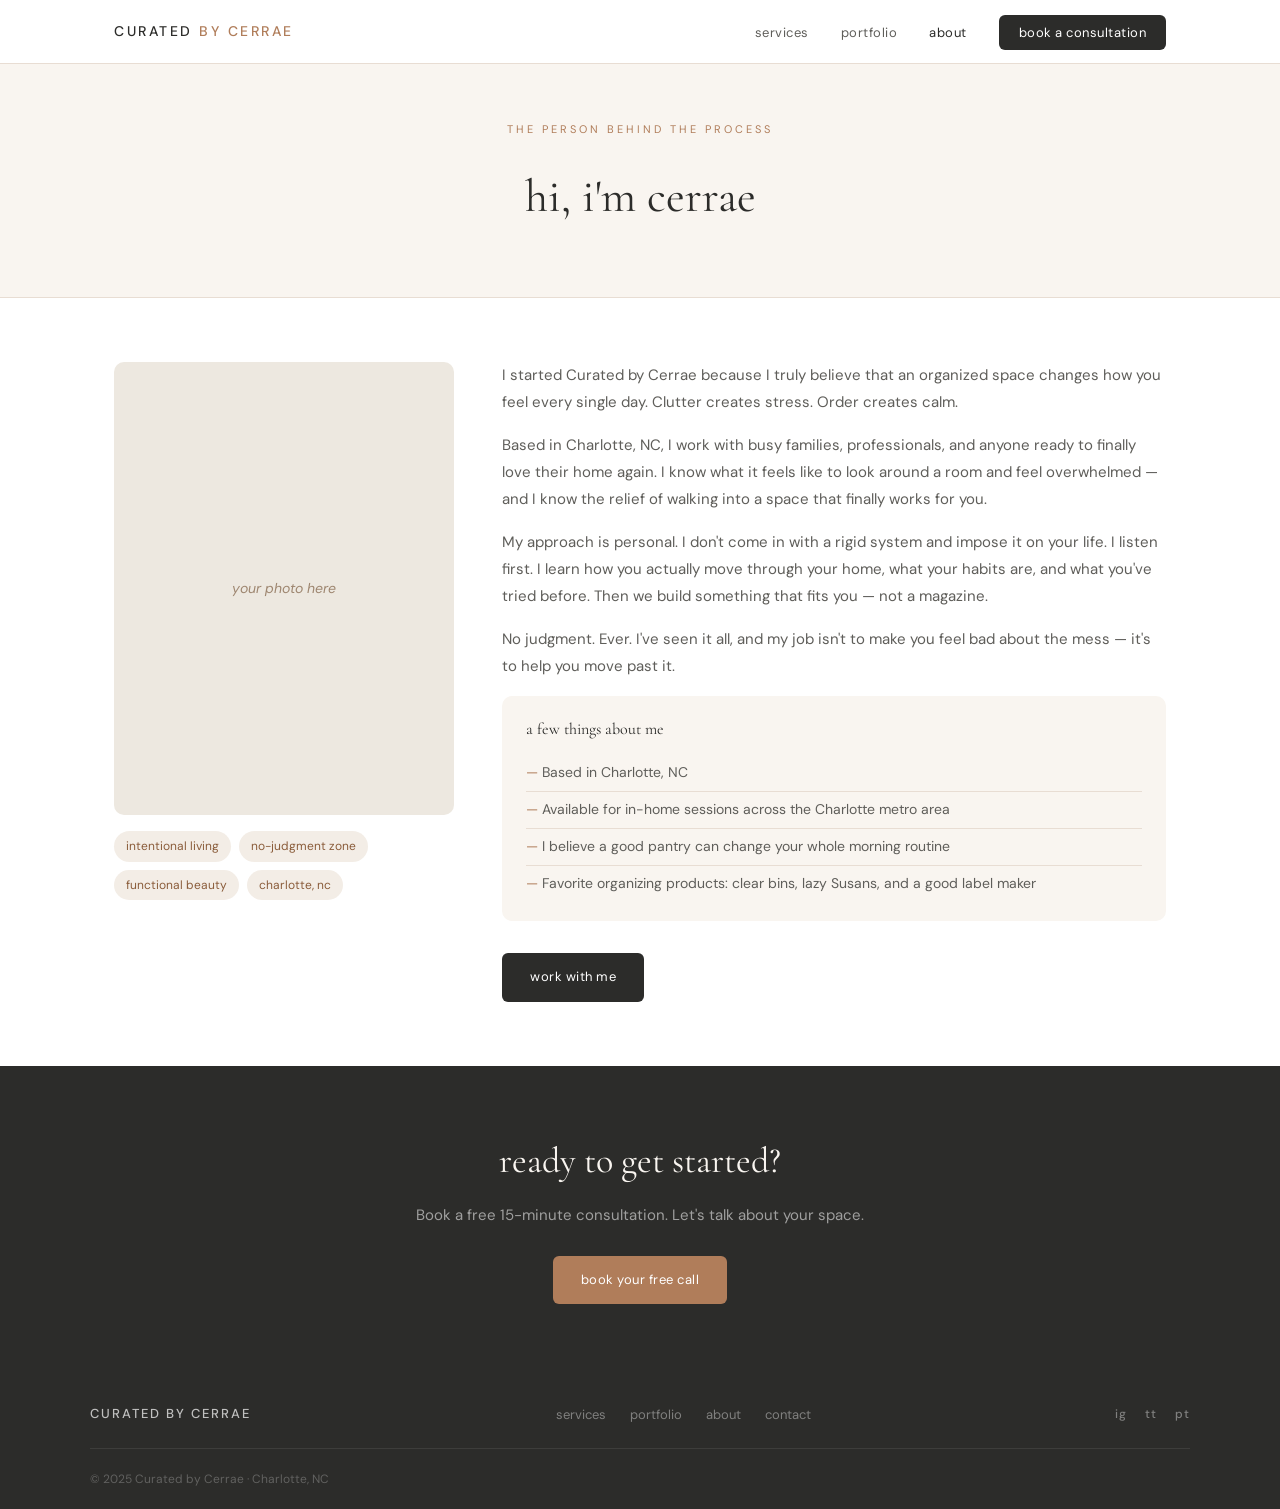
==== about.html @ 147cbade "Add files via upload" ====
<!DOCTYPE html>
<html lang="en">
<head>
  <meta charset="UTF-8" />
  <meta name="viewport" content="width=device-width, initial-scale=1.0" />
  <title>About Cerrae — Curated by Cerrae</title>
  <meta name="description" content="Meet Cerrae, professional organizer based in Charlotte, NC. Learn about the story behind Curated by Cerrae." />
  <link rel="preconnect" href="https://fonts.googleapis.com" />
  <link rel="preconnect" href="https://fonts.gstatic.com" crossorigin />
  <link href="https://fonts.googleapis.com/css2?family=Cormorant+Garamond:ital,wght@0,400;0,500;1,400;1,500&family=DM+Sans:wght@300;400;500&display=swap" rel="stylesheet" />
  <link rel="stylesheet" href="style.css" />
</head>
<body>

  <nav class="nav">
    <div class="nav-inner">
      <a href="index.html" class="logo">curated <span>by cerrae</span></a>
      <button class="nav-toggle" aria-label="open menu" id="navToggle">
        <span></span><span></span><span></span>
      </button>
      <ul class="nav-links" id="navLinks">
        <li><a href="services.html">services</a></li>
        <li><a href="portfolio.html">portfolio</a></li>
        <li><a href="about.html" class="active">about</a></li>
        <li><a href="contact.html" class="nav-cta">book a consultation</a></li>
      </ul>
    </div>
  </nav>

  <section class="page-hero">
    <div class="container">
      <p class="eyebrow">the person behind the process</p>
      <h1>hi, i'm cerrae</h1>
    </div>
  </section>

  <section class="section">
    <div class="container">
      <div class="about-layout">
        <div class="about-photo-col">
          <!-- REPLACE THIS with your actual photo:
               <img src="images/cerrae.jpg" alt="Cerrae, professional organizer" class="about-photo-img" />
               Delete the .about-photo-placeholder div below when you add your real photo. -->
          <div class="about-photo-placeholder">
            <span>your photo here</span>
          </div>
          <div class="about-values">
            <span class="value-tag">intentional living</span>
            <span class="value-tag">no-judgment zone</span>
            <span class="value-tag">functional beauty</span>
            <span class="value-tag">charlotte, nc</span>
          </div>
        </div>
        <div class="about-text-col">
          <p class="about-body">I started Curated by Cerrae because I truly believe that an organized space changes how you feel every single day. Clutter creates stress. Order creates calm.</p>
          <p class="about-body">Based in Charlotte, NC, I work with busy families, professionals, and anyone ready to finally love their home again. I know what it feels like to look around a room and feel overwhelmed — and I know the relief of walking into a space that finally works for you.</p>
          <p class="about-body">My approach is personal. I don't come in with a rigid system and impose it on your life. I listen first. I learn how you actually move through your home, what your habits are, and what you've tried before. Then we build something that fits you — not a magazine.</p>
          <p class="about-body">No judgment. Ever. I've seen it all, and my job isn't to make you feel bad about the mess — it's to help you move past it.</p>

          <!-- EDIT THIS SECTION with your real background -->
          <div class="about-fun-facts">
            <h3>a few things about me</h3>
            <ul>
              <li>Based in Charlotte, NC</li>
              <li>Available for in-home sessions across the Charlotte metro area</li>
              <li>I believe a good pantry can change your whole morning routine</li>
              <li>Favorite organizing products: clear bins, lazy Susans, and a good label maker</li>
            </ul>
          </div>

          <a href="contact.html" class="btn-primary" style="display: inline-block; margin-top: 2rem;">work with me</a>
        </div>
      </div>
    </div>
  </section>

  <section class="cta-banner">
    <div class="container">
      <h2>ready to get started?</h2>
      <p>Book a free 15-minute consultation. Let's talk about your space.</p>
      <a href="contact.html" class="btn-warm">book your free call</a>
    </div>
  </section>

  <footer class="footer">
    <div class="footer-inner">
      <p class="footer-logo">curated by cerrae</p>
      <ul class="footer-links">
        <li><a href="services.html">services</a></li>
        <li><a href="portfolio.html">portfolio</a></li>
        <li><a href="about.html">about</a></li>
        <li><a href="contact.html">contact</a></li>
      </ul>
      <div class="footer-social">
        <a href="#" aria-label="Instagram">ig</a>
        <a href="#" aria-label="TikTok">tt</a>
        <a href="#" aria-label="Pinterest">pt</a>
      </div>
    </div>
    <p class="footer-copy">© 2025 Curated by Cerrae · Charlotte, NC</p>
  </footer>

  <script src="main.js"></script>
</body>
</html>
---- style.css ----
/* ================================
   CURATED BY CERRAE — STYLESHEET
   ================================
   To change colors, edit the :root variables below.
   To change fonts, update the Google Fonts link in each HTML file
   and the --font-* variables below.
*/

:root {
  --brand: #B07D5A;          /* main warm tan/brown — change this to your brand color */
  --brand-dark: #8a5c3a;
  --dark: #2C2C2A;
  --cream: #F9F5F0;
  --cream-mid: #F3EDE6;
  --border: #E8DDD3;
  --text: #2C2C2A;
  --text-mid: #5F5E5A;
  --text-light: #9E9D9A;
  --font-display: 'Cormorant Garamond', Georgia, serif;
  --font-body: 'DM Sans', system-ui, sans-serif;
  --radius: 10px;
  --radius-sm: 6px;
  --max-w: 1100px;
}

*, *::before, *::after { box-sizing: border-box; margin: 0; padding: 0; }

html { scroll-behavior: smooth; }

body {
  font-family: var(--font-body);
  color: var(--text);
  background: #fff;
  line-height: 1.7;
  font-size: 16px;
}

img { max-width: 100%; display: block; }
a { color: inherit; text-decoration: none; }

/* ================================
   NAVIGATION
================================ */
.nav {
  position: sticky;
  top: 0;
  z-index: 100;
  background: #fff;
  border-bottom: 1px solid var(--border);
}

.nav-inner {
  max-width: var(--max-w);
  margin: 0 auto;
  padding: 18px 24px;
  display: flex;
  align-items: center;
  justify-content: space-between;
  gap: 24px;
}

.logo {
  font-family: var(--font-body);
  font-size: 14px;
  font-weight: 500;
  letter-spacing: 2.5px;
  text-transform: uppercase;
  color: var(--dark);
}

.logo span { color: var(--brand); }

.nav-links {
  display: flex;
  align-items: center;
  gap: 32px;
  list-style: none;
}

.nav-links a {
  font-size: 13px;
  letter-spacing: 0.5px;
  color: var(--text-mid);
  transition: color 0.2s;
}

.nav-links a:hover,
.nav-links a.active { color: var(--dark); }

.nav-cta {
  background: var(--dark) !important;
  color: #fff !important;
  padding: 9px 20px;
  border-radius: var(--radius-sm);
  font-size: 13px !important;
  letter-spacing: 0.5px;
  transition: background 0.2s !important;
}

.nav-cta:hover { background: #444 !important; }
.nav-cta.active { background: var(--dark) !important; }

.nav-toggle {
  display: none;
  flex-direction: column;
  gap: 5px;
  background: none;
  border: none;
  cursor: pointer;
  padding: 4px;
}

.nav-toggle span {
  display: block;
  width: 22px;
  height: 1.5px;
  background: var(--dark);
  transition: all 0.3s;
}

/* ================================
   HERO
================================ */
.hero {
  background: var(--cream);
  padding: 80px 24px 72px;
  text-align: center;
  border-bottom: 1px solid var(--border);
}

.hero-inner {
  max-width: 640px;
  margin: 0 auto;
}

.eyebrow {
  font-size: 11px;
  letter-spacing: 3px;
  text-transform: uppercase;
  color: var(--brand);
  margin-bottom: 18px;
}

.hero h1 {
  font-family: var(--font-display);
  font-size: clamp(36px, 6vw, 54px);
  font-weight: 400;
  line-height: 1.15;
  color: var(--dark);
  margin-bottom: 20px;
}

.hero h1 em {
  font-style: italic;
  color: var(--brand);
}

.hero-sub {
  font-size: 16px;
  color: var(--text-mid);
  max-width: 480px;
  margin: 0 auto 32px;
}

.hero-btns {
  display: flex;
  gap: 12px;
  justify-content: center;
  flex-wrap: wrap;
}

/* ================================
   PAGE HERO (inner pages)
================================ */
.page-hero {
  background: var(--cream);
  padding: 56px 24px 48px;
  border-bottom: 1px solid var(--border);
}

.page-hero .container { text-align: center; }

.page-hero h1 {
  font-family: var(--font-display);
  font-size: clamp(32px, 5vw, 46px);
  font-weight: 400;
  color: var(--dark);
  margin-bottom: 14px;
}

/* ================================
   BUTTONS
================================ */
.btn-primary {
  display: inline-block;
  background: var(--dark);
  color: #fff;
  padding: 13px 28px;
  border-radius: var(--radius-sm);
  font-size: 13px;
  font-family: var(--font-body);
  letter-spacing: 0.5px;
  transition: background 0.2s;
  border: none;
  cursor: pointer;
}

.btn-primary:hover { background: #444; }

.btn-outline {
  display: inline-block;
  background: transparent;
  color: var(--dark);
  padding: 13px 28px;
  border-radius: var(--radius-sm);
  font-size: 13px;
  letter-spacing: 0.5px;
  border: 1px solid var(--dark);
  transition: background 0.2s, color 0.2s;
}

.btn-outline:hover {
  background: var(--dark);
  color: #fff;
}

.btn-warm {
  display: inline-block;
  background: var(--brand);
  color: #fff;
  padding: 13px 28px;
  border-radius: var(--radius-sm);
  font-size: 13px;
  letter-spacing: 0.5px;
  transition: background 0.2s;
  border: none;
  cursor: pointer;
}

.btn-warm:hover { background: var(--brand-dark); }
.btn-full { width: 100%; text-align: center; }

/* ================================
   STATS BAR
================================ */
.stats-bar {
  display: grid;
  grid-template-columns: repeat(3, 1fr);
  border-bottom: 1px solid var(--border);
}

.stat {
  padding: 28px 20px;
  text-align: center;
  border-right: 1px solid var(--border);
  display: flex;
  flex-direction: column;
  gap: 5px;
}

.stat:last-child { border-right: none; }

.stat-num {
  font-family: var(--font-display);
  font-size: 30px;
  font-weight: 400;
  color: var(--brand);
  line-height: 1;
}

.stat-label {
  font-size: 12px;
  letter-spacing: 0.5px;
  color: var(--text-light);
}

/* ================================
   LAYOUT UTILITIES
================================ */
.container {
  max-width: var(--max-w);
  margin: 0 auto;
  padding: 0 24px;
}

.section { padding: 64px 0; }
.section-alt { background: var(--cream); }

.section-label {
  font-size: 11px;
  letter-spacing: 3px;
  text-transform: uppercase;
  color: var(--brand);
  margin-bottom: 10px;
}

.section-title {
  font-family: var(--font-display);
  font-size: clamp(26px, 4vw, 36px);
  font-weight: 400;
  color: var(--dark);
  margin-bottom: 8px;
}

.section-sub {
  font-size: 15px;
  color: var(--text-mid);
  margin-bottom: 36px;
}

.section-cta { margin-top: 36px; text-align: center; }

/* ================================
   SERVICES GRID (home page)
================================ */
.services-grid {
  display: grid;
  grid-template-columns: repeat(auto-fit, minmax(220px, 1fr));
  gap: 18px;
}

.service-card {
  background: #fff;
  border: 1px solid var(--border);
  border-radius: var(--radius);
  padding: 24px;
  transition: border-color 0.2s;
}

.service-card:hover { border-color: var(--brand); }

.service-icon {
  font-size: 22px;
  color: var(--brand);
  margin-bottom: 14px;
  line-height: 1;
}

.service-card h3 {
  font-family: var(--font-display);
  font-size: 18px;
  font-weight: 400;
  margin-bottom: 8px;
  color: var(--dark);
}

.service-card p {
  font-size: 14px;
  color: var(--text-mid);
  line-height: 1.65;
}

.price {
  display: block;
  margin-top: 14px;
  font-size: 13px;
  font-weight: 500;
  color: var(--brand);
}

/* ================================
   SERVICES PAGE — DETAIL CARDS
================================ */
.service-detail-grid {
  display: grid;
  grid-template-columns: repeat(auto-fit, minmax(460px, 1fr));
  gap: 24px;
}

.service-detail-card {
  background: #fff;
  border: 1px solid var(--border);
  border-radius: var(--radius);
  padding: 28px;
}

.sdc-header {
  display: flex;
  align-items: flex-start;
  gap: 18px;
  margin-bottom: 18px;
}

.sdc-icon {
  font-size: 28px;
  color: var(--brand);
  line-height: 1;
  margin-top: 4px;
}

.sdc-header h2 {
  font-family: var(--font-display);
  font-size: 22px;
  font-weight: 400;
  color: var(--dark);
  margin-bottom: 4px;
}

.sdc-price {
  font-size: 14px;
  font-weight: 500;
  color: var(--brand);
}

.sdc-desc {
  font-size: 14px;
  color: var(--text-mid);
  line-height: 1.75;
  margin-bottom: 18px;
}

.sdc-includes {
  list-style: none;
  margin-bottom: 16px;
}

.sdc-includes li {
  font-size: 13px;
  color: var(--text-mid);
  padding: 5px 0;
  border-bottom: 1px solid var(--cream-mid);
  padding-left: 16px;
  position: relative;
}

.sdc-includes li::before {
  content: '✓';
  position: absolute;
  left: 0;
  color: var(--brand);
  font-size: 12px;
}

.sdc-spaces {
  font-size: 12px;
  color: var(--text-light);
  font-style: italic;
}

/* ================================
   PRICING TABLE
================================ */
.pricing-table {
  border: 1px solid var(--border);
  border-radius: var(--radius);
  overflow: hidden;
}

.pricing-row {
  display: grid;
  grid-template-columns: 1.5fr 3fr 1fr;
  gap: 16px;
  padding: 16px 20px;
  border-bottom: 1px solid var(--border);
  align-items: center;
}

.pricing-row:last-child { border-bottom: none; }

.pricing-header {
  background: var(--dark);
  font-size: 11px;
  font-weight: 500;
  letter-spacing: 1.5px;
  text-transform: uppercase;
  color: rgba(255,255,255,0.6);
}

.pricing-featured {
  background: var(--cream-mid);
}

.pricing-free {
  background: #f0f9f0;
}

.pkg-name {
  font-size: 14px;
  font-weight: 500;
  color: var(--dark);
}

.pkg-desc {
  font-size: 13px;
  color: var(--text-mid);
}

.pkg-price {
  font-size: 15px;
  font-weight: 500;
  color: var(--brand);
  text-align: right;
}

.pricing-note {
  margin-top: 16px;
  font-size: 13px;
  color: var(--text-light);
  font-style: italic;
}

/* ================================
   PORTFOLIO
================================ */
.portfolio-grid {
  display: grid;
  grid-template-columns: repeat(3, 1fr);
  grid-template-rows: auto auto;
  gap: 10px;
}

.portfolio-item { border-radius: var(--radius-sm); overflow: hidden; }
.portfolio-large { grid-column: span 2; }

.portfolio-placeholder {
  background: #EDE8E0;
  aspect-ratio: 1;
  display: flex;
  flex-direction: column;
  align-items: center;
  justify-content: center;
  gap: 6px;
}

.portfolio-placeholder.tall { aspect-ratio: 4/5; }
.portfolio-large .portfolio-placeholder { aspect-ratio: unset; height: 100%; min-height: 220px; }

.port-label {
  font-size: 11px;
  letter-spacing: 2px;
  text-transform: uppercase;
  color: #9E8670;
}

.port-hint {
  font-size: 12px;
  color: #C4A882;
}

/* Portfolio page */
.portfolio-project { margin-bottom: 56px; }
.portfolio-divider { height: 1px; background: var(--border); margin-bottom: 56px; }

.project-header { margin-bottom: 20px; }

.project-header h2 {
  font-family: var(--font-display);
  font-size: 24px;
  font-weight: 400;
  color: var(--dark);
}

.project-detail {
  font-size: 13px;
  color: var(--text-light);
  margin-top: 4px;
}

.before-after-grid {
  display: grid;
  grid-template-columns: 1fr 1fr;
  gap: 12px;
  margin-bottom: 16px;
}

.ba-item { position: relative; }

.ba-label {
  display: inline-block;
  font-size: 11px;
  font-weight: 500;
  letter-spacing: 1.5px;
  text-transform: uppercase;
  background: rgba(0,0,0,0.55);
  color: #fff;
  padding: 4px 10px;
  border-radius: 4px;
  position: absolute;
  top: 10px;
  left: 10px;
  z-index: 1;
}

.ba-after { background: rgba(176, 125, 90, 0.85); }

.project-caption {
  font-size: 14px;
  color: var(--text-mid);
  font-style: italic;
  line-height: 1.7;
}

/* ================================
   PROCESS STEPS
================================ */
.process-steps {
  display: grid;
  grid-template-columns: repeat(4, 1fr);
  gap: 20px;
}

.process-step { text-align: center; padding: 12px; }

.process-num {
  font-family: var(--font-display);
  font-size: 36px;
  font-weight: 400;
  color: var(--brand);
  opacity: 0.5;
  margin-bottom: 12px;
  line-height: 1;
}

.process-step h3 {
  font-family: var(--font-display);
  font-size: 18px;
  font-weight: 400;
  color: var(--dark);
  margin-bottom: 8px;
}

.process-step p {
  font-size: 13px;
  color: var(--text-mid);
  line-height: 1.65;
}

/* ================================
   TESTIMONIAL
================================ */
.testimonial {
  background: var(--cream-mid);
  border-radius: var(--radius);
  padding: 32px;
  max-width: 700px;
  margin: 0 auto;
}

.stars {
  color: var(--brand);
  font-size: 16px;
  margin-bottom: 14px;
  letter-spacing: 3px;
}

.testimonial blockquote {
  font-family: var(--font-display);
  font-size: 20px;
  font-weight: 400;
  font-style: italic;
  color: var(--dark);
  line-height: 1.6;
  margin-bottom: 20px;
}

.testimonial-author {
  display: flex;
  align-items: center;
  gap: 12px;
}

.avatar {
  width: 40px;
  height: 40px;
  border-radius: 50%;
  background: #D4B99A;
  display: flex;
  align-items: center;
  justify-content: center;
  font-size: 13px;
  font-weight: 500;
  color: #6B4C30;
  flex-shrink: 0;
}

.author-name {
  font-size: 14px;
  font-weight: 500;
  color: var(--dark);
}

.author-detail {
  font-size: 12px;
  color: var(--text-light);
}

/* ================================
   CTA BANNER
================================ */
.cta-banner {
  background: var(--dark);
  padding: 64px 24px;
  text-align: center;
}

.cta-banner h2 {
  font-family: var(--font-display);
  font-size: clamp(24px, 4vw, 36px);
  font-weight: 400;
  color: var(--cream);
  margin-bottom: 12px;
}

.cta-banner p {
  font-size: 15px;
  color: rgba(255,255,255,0.55);
  margin-bottom: 28px;
}

/* ================================
   ABOUT PAGE
================================ */
.about-layout {
  display: grid;
  grid-template-columns: 340px 1fr;
  gap: 48px;
  align-items: start;
}

.about-photo-placeholder {
  aspect-ratio: 3/4;
  background: #EDE8E0;
  border-radius: var(--radius);
  display: flex;
  align-items: center;
  justify-content: center;
  font-size: 14px;
  color: #9E8670;
  font-style: italic;
}

.about-photo-img {
  width: 100%;
  aspect-ratio: 3/4;
  object-fit: cover;
  border-radius: var(--radius);
}

.about-values {
  display: flex;
  flex-wrap: wrap;
  gap: 8px;
  margin-top: 16px;
}

.value-tag {
  background: var(--cream-mid);
  color: var(--brand-dark);
  font-size: 12px;
  padding: 5px 12px;
  border-radius: 20px;
}

.about-body {
  font-size: 15px;
  color: var(--text-mid);
  line-height: 1.8;
  margin-bottom: 16px;
}

.about-fun-facts {
  background: var(--cream);
  border-radius: var(--radius);
  padding: 20px 24px;
  margin-top: 8px;
}

.about-fun-facts h3 {
  font-family: var(--font-display);
  font-size: 16px;
  font-weight: 400;
  color: var(--dark);
  margin-bottom: 12px;
}

.about-fun-facts ul {
  list-style: none;
}

.about-fun-facts li {
  font-size: 14px;
  color: var(--text-mid);
  padding: 6px 0;
  border-bottom: 1px solid var(--border);
  padding-left: 16px;
  position: relative;
}

.about-fun-facts li:last-child { border-bottom: none; }

.about-fun-facts li::before {
  content: '—';
  position: absolute;
  left: 0;
  color: var(--brand);
}

/* ================================
   CONTACT PAGE
================================ */
.contact-layout {
  display: grid;
  grid-template-columns: 1.4fr 1fr;
  gap: 48px;
  align-items: start;
}

.contact-form-col h2 {
  font-family: var(--font-display);
  font-size: 26px;
  font-weight: 400;
  color: var(--dark);
  margin-bottom: 6px;
}

.contact-sub {
  font-size: 14px;
  color: var(--text-mid);
  margin-bottom: 28px;
}

.contact-form { display: flex; flex-direction: column; gap: 18px; }

.form-row {
  display: grid;
  grid-template-columns: 1fr 1fr;
  gap: 16px;
}

.form-group {
  display: flex;
  flex-direction: column;
  gap: 6px;
}

.form-group label {
  font-size: 12px;
  font-weight: 500;
  letter-spacing: 0.5px;
  color: var(--text-mid);
  text-transform: lowercase;
}

.form-group input,
.form-group select,
.form-group textarea {
  width: 100%;
  padding: 11px 14px;
  border: 1px solid var(--border);
  border-radius: var(--radius-sm);
  font-size: 14px;
  font-family: var(--font-body);
  color: var(--text);
  background: #fff;
  transition: border-color 0.2s;
  appearance: none;
}

.form-group input:focus,
.form-group select:focus,
.form-group textarea:focus {
  outline: none;
  border-color: var(--brand);
}

.form-group textarea { resize: vertical; min-height: 120px; }

.contact-info-card {
  background: var(--cream);
  border-radius: var(--radius);
  padding: 20px 22px;
  margin-bottom: 14px;
}

.contact-info-card h3 {
  font-family: var(--font-display);
  font-size: 16px;
  font-weight: 400;
  color: var(--dark);
  margin-bottom: 14px;
}

.expect-steps { display: flex; flex-direction: column; gap: 12px; }

.expect-step {
  display: flex;
  gap: 12px;
  align-items: flex-start;
}

.expect-num {
  width: 24px;
  height: 24px;
  border-radius: 50%;
  background: var(--cream-mid);
  display: flex;
  align-items: center;
  justify-content: center;
  font-size: 12px;
  font-weight: 500;
  color: var(--brand);
  flex-shrink: 0;
}

.expect-step p {
  font-size: 13px;
  color: var(--text-mid);
  line-height: 1.55;
  padding-top: 2px;
}

.contact-detail {
  font-size: 14px;
  color: var(--text-mid);
  margin-bottom: 6px;
}

.social-links { display: flex; flex-direction: column; gap: 8px; }

.social-link {
  font-size: 13px;
  color: var(--brand);
  font-weight: 500;
}

.social-link:hover { color: var(--brand-dark); }

/* ================================
   FOOTER
================================ */
.footer {
  background: var(--dark);
  padding: 32px 24px 20px;
}

.footer-inner {
  max-width: var(--max-w);
  margin: 0 auto;
  display: flex;
  align-items: center;
  justify-content: space-between;
  gap: 24px;
  flex-wrap: wrap;
  margin-bottom: 20px;
  padding-bottom: 20px;
  border-bottom: 1px solid rgba(255,255,255,0.08);
}

.footer-logo {
  font-size: 13px;
  font-weight: 500;
  letter-spacing: 2px;
  text-transform: uppercase;
  color: rgba(255,255,255,0.7);
}

.footer-links {
  display: flex;
  gap: 24px;
  list-style: none;
}

.footer-links a {
  font-size: 13px;
  color: rgba(255,255,255,0.4);
  transition: color 0.2s;
}

.footer-links a:hover { color: rgba(255,255,255,0.8); }

.footer-social {
  display: flex;
  gap: 18px;
}

.footer-social a {
  font-size: 12px;
  font-weight: 500;
  letter-spacing: 1px;
  color: rgba(255,255,255,0.4);
  transition: color 0.2s;
}

.footer-social a:hover { color: var(--brand); }

.footer-copy {
  max-width: var(--max-w);
  margin: 0 auto;
  font-size: 12px;
  color: rgba(255,255,255,0.25);
}

/* ================================
   RESPONSIVE
================================ */
@media (max-width: 768px) {
  .nav-links {
    display: none;
    position: absolute;
    top: 100%;
    left: 0;
    right: 0;
    background: #fff;
    border-bottom: 1px solid var(--border);
    flex-direction: column;
    padding: 16px 24px 20px;
    gap: 16px;
    align-items: flex-start;
  }

  .nav-links.open { display: flex; }
  .nav { position: relative; }
  .nav-toggle { display: flex; }
  .nav-cta { padding: 9px 0 !important; background: none !important; color: var(--dark) !important; }

  .hero { padding: 56px 24px 48px; }
  .stats-bar { grid-template-columns: 1fr 1fr 1fr; }
  .stat { padding: 20px 10px; }
  .stat-num { font-size: 22px; }

  .process-steps { grid-template-columns: repeat(2, 1fr); }
  .service-detail-grid { grid-template-columns: 1fr; }
  .about-layout { grid-template-columns: 1fr; }
  .about-photo-col { order: -1; }

  .contact-layout { grid-template-columns: 1fr; }
  .form-row { grid-template-columns: 1fr; }

  .portfolio-grid { grid-template-columns: 1fr 1fr; }
  .portfolio-large { grid-column: span 2; }
  .before-after-grid { grid-template-columns: 1fr; }

  .pricing-row { grid-template-columns: 1fr; gap: 4px; }
  .pricing-header { display: none; }
  .pkg-price { text-align: left; font-size: 14px; }

  .footer-inner { flex-direction: column; align-items: flex-start; gap: 16px; }
}

@media (max-width: 500px) {
  .hero h1 { font-size: 30px; }
  .stats-bar { grid-template-columns: 1fr; }
  .stat { border-right: none; border-bottom: 1px solid var(--border); }
  .process-steps { grid-template-columns: 1fr 1fr; }
  .services-grid { grid-template-columns: 1fr; }
}
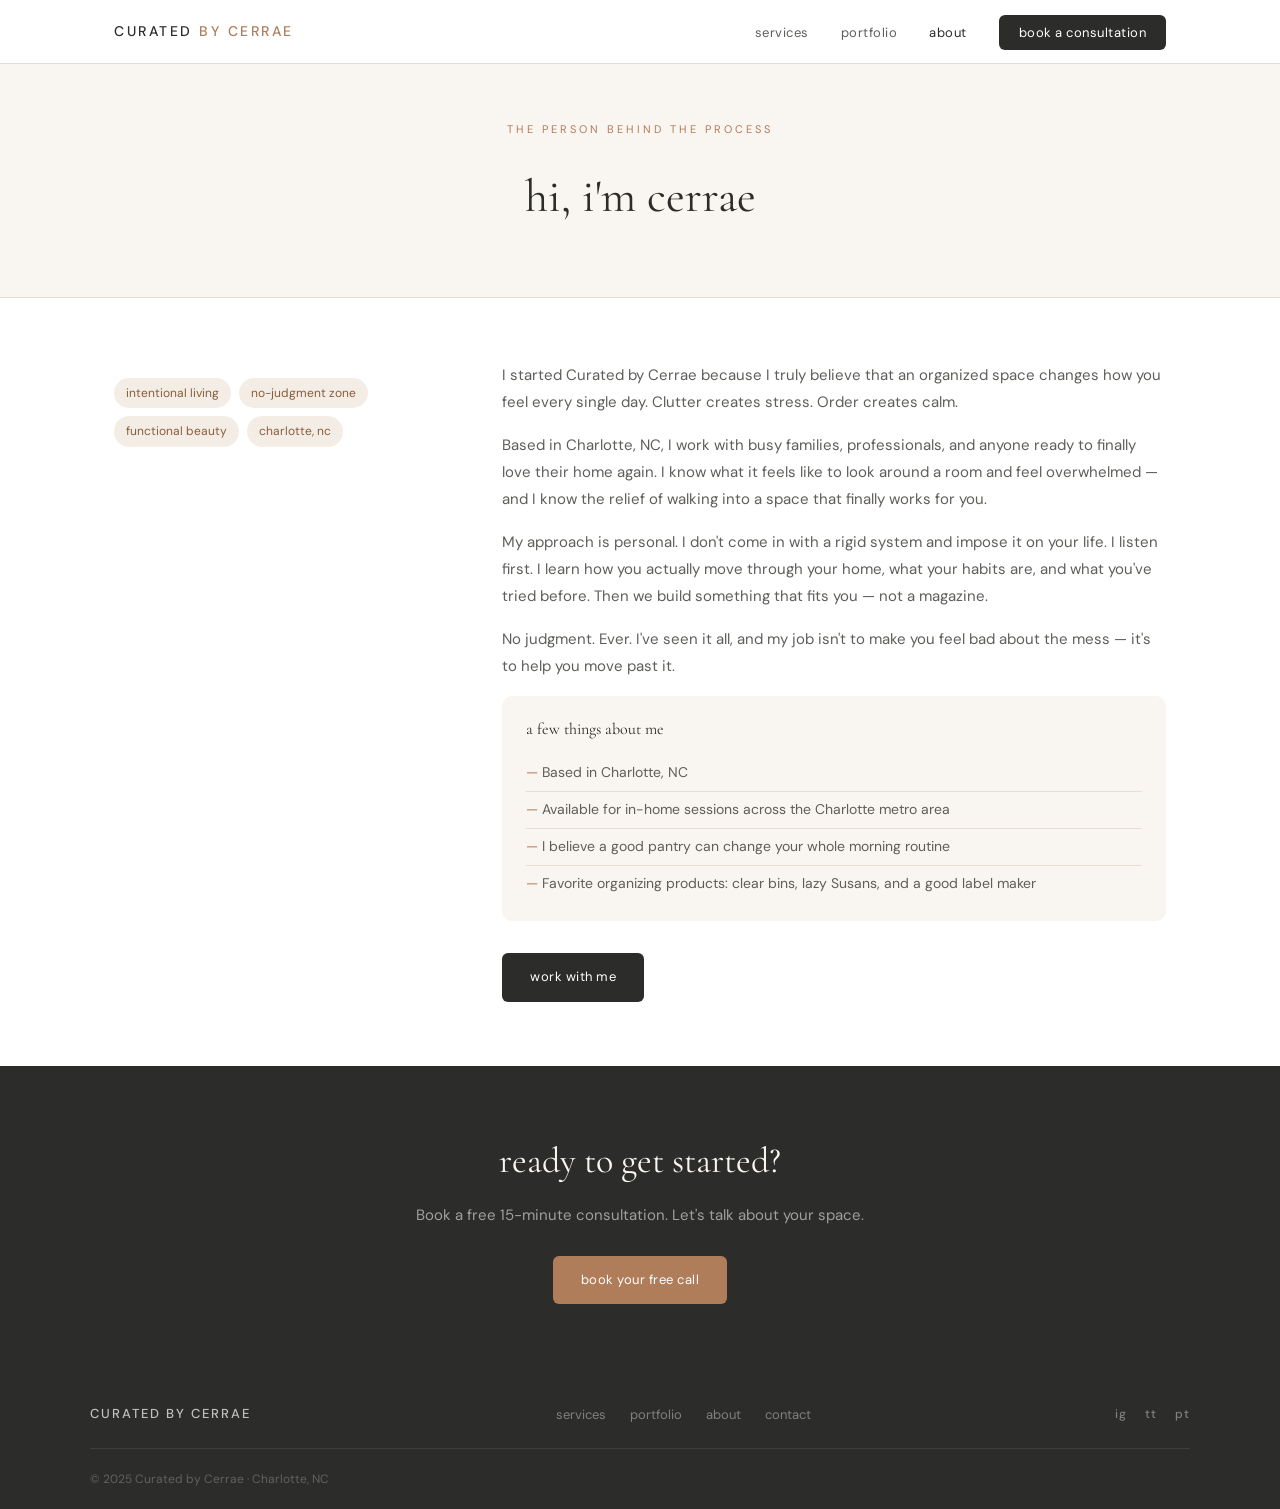
==== commit db279f2f: "Update about.html" ====
--- a/about.html
+++ b/about.html
@@ -41,9 +41,8 @@
           <!-- REPLACE THIS with your actual photo:
                <img src="images/cerrae.jpg" alt="Cerrae, professional organizer" class="about-photo-img" />
                Delete the .about-photo-placeholder div below when you add your real photo. -->
-          <div class="about-photo-placeholder">
-            <span>your photo here</span>
-          </div>
+          <div class= <img src="images/IMG_1386.JPG" alt="Cerrae, professional organizer" class="about-photo-img" />
+           </div>
           <div class="about-values">
             <span class="value-tag">intentional living</span>
             <span class="value-tag">no-judgment zone</span>
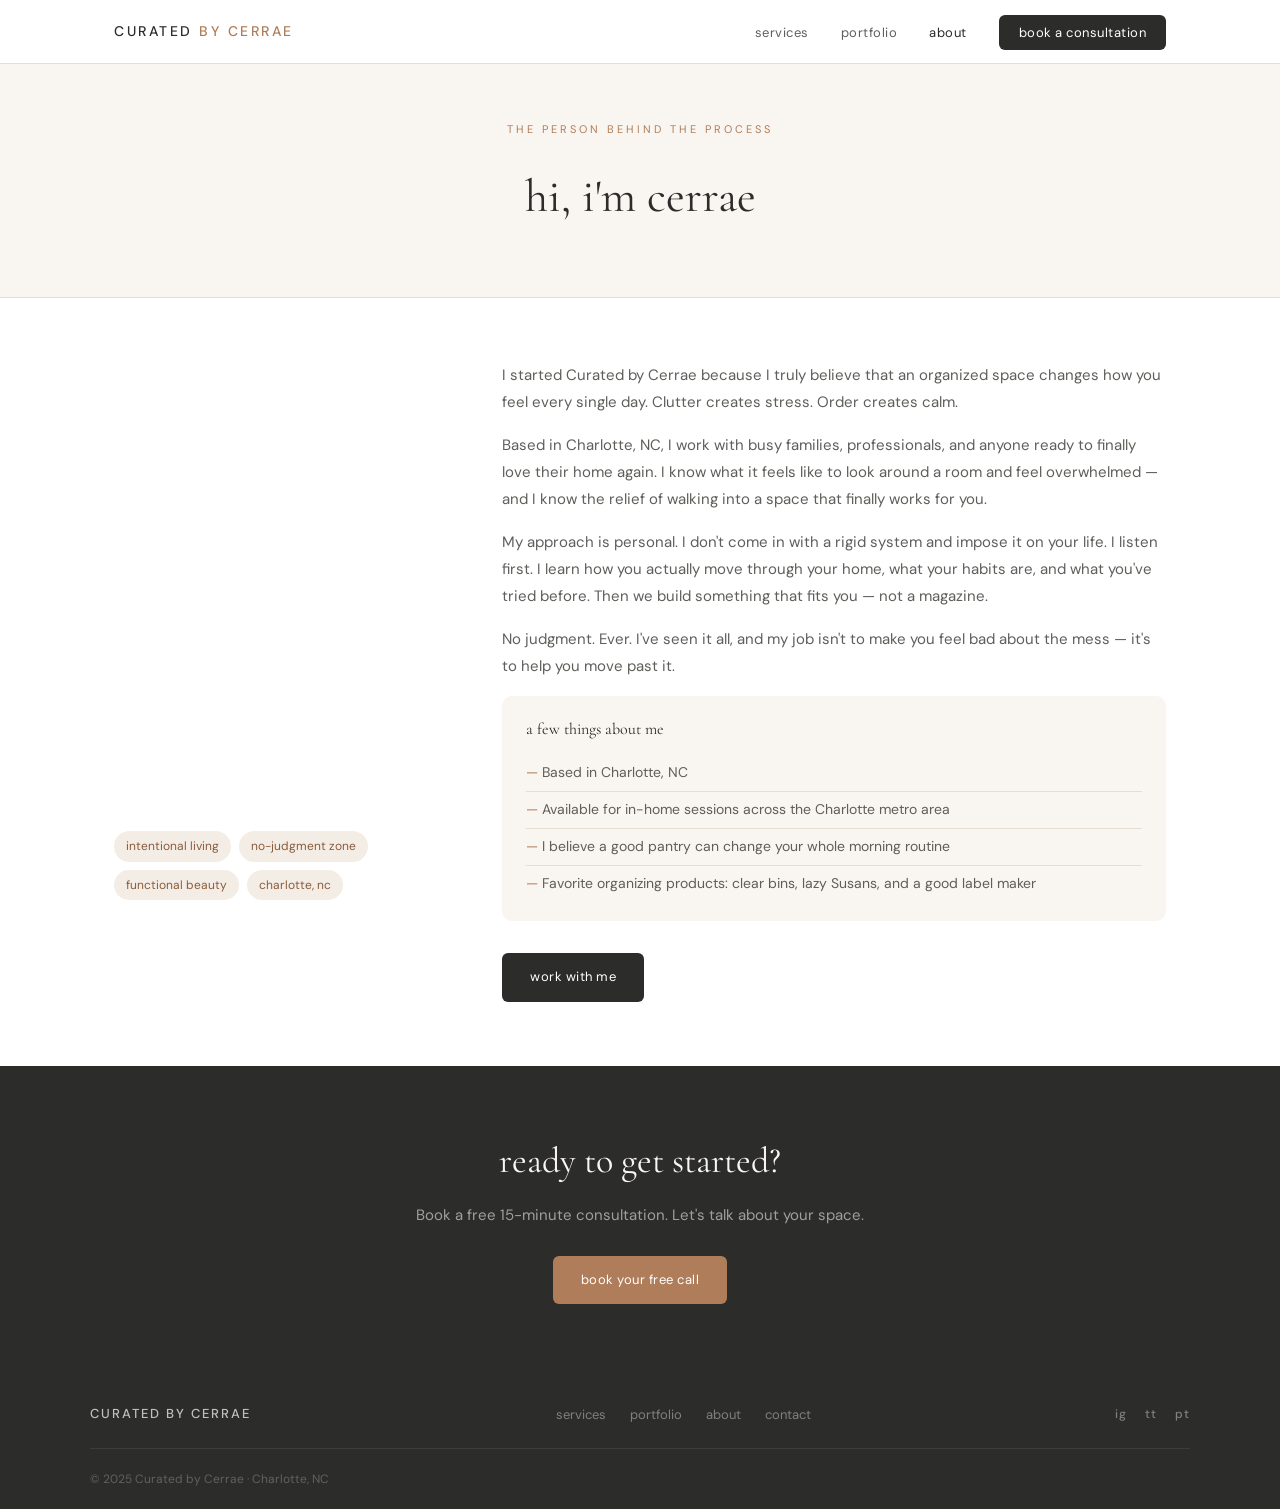
==== commit bbae28de: "Update about.html" ====
--- a/about.html
+++ b/about.html
@@ -41,7 +41,7 @@
           <!-- REPLACE THIS with your actual photo:
                <img src="images/cerrae.jpg" alt="Cerrae, professional organizer" class="about-photo-img" />
                Delete the .about-photo-placeholder div below when you add your real photo. -->
-          <div class= <img src="images/IMG_1386.JPG" alt="Cerrae, professional organizer" class="about-photo-img" />
+          <div <img src="images/IMG_1386.JPG" alt="Cerrae, professional organizer" class="about-photo-img" />
            </div>
           <div class="about-values">
             <span class="value-tag">intentional living</span>
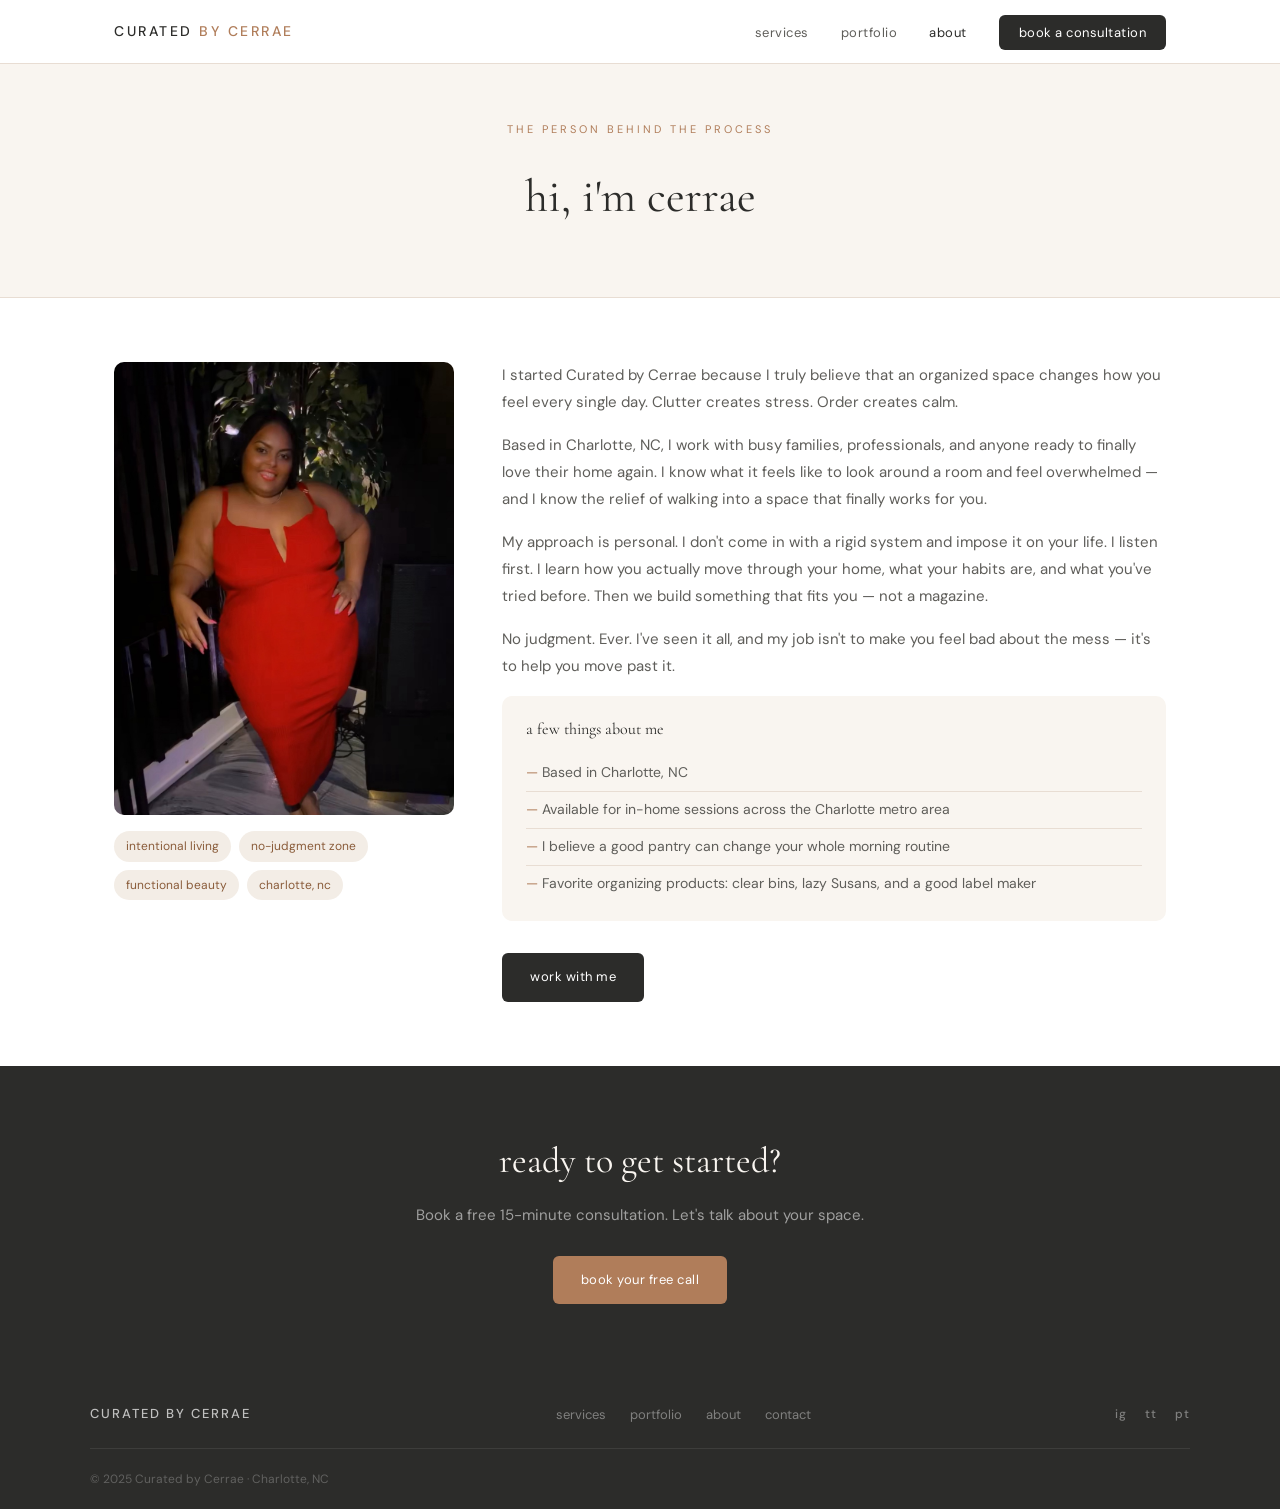
==== commit 4617d5c4: "Update about.html" ====
--- a/about.html
+++ b/about.html
@@ -38,12 +38,8 @@
     <div class="container">
       <div class="about-layout">
         <div class="about-photo-col">
-          <!-- REPLACE THIS with your actual photo:
-               <img src="images/cerrae.jpg" alt="Cerrae, professional organizer" class="about-photo-img" />
-               Delete the .about-photo-placeholder div below when you add your real photo. -->
-          <div <img src="images/IMG_1386.JPG" alt="Cerrae, professional organizer" class="about-photo-img" />
-           </div>
-          <div class="about-values">
+            <img src="images/IMG_1386.JPG" alt="Cerrae, professional organizer" class="about-photo-img" />
+             <div class="about-values">
             <span class="value-tag">intentional living</span>
             <span class="value-tag">no-judgment zone</span>
             <span class="value-tag">functional beauty</span>
